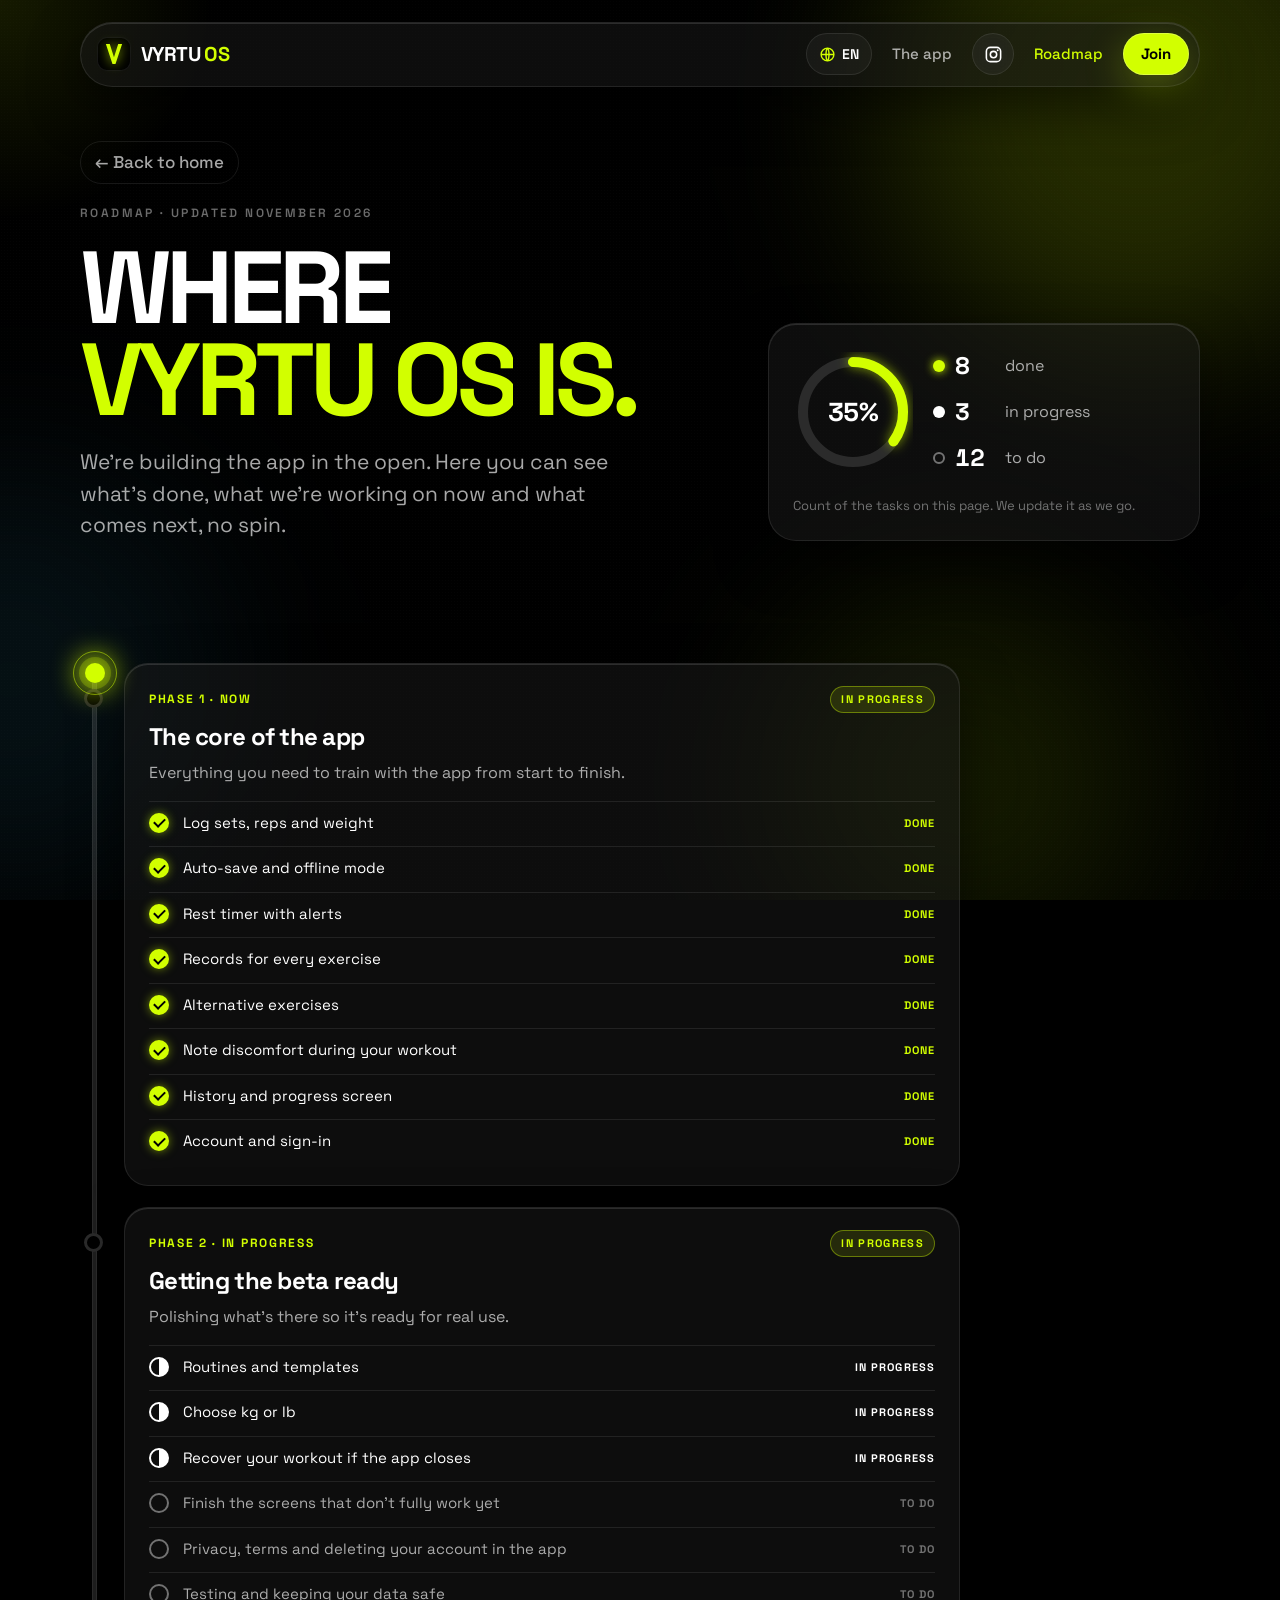
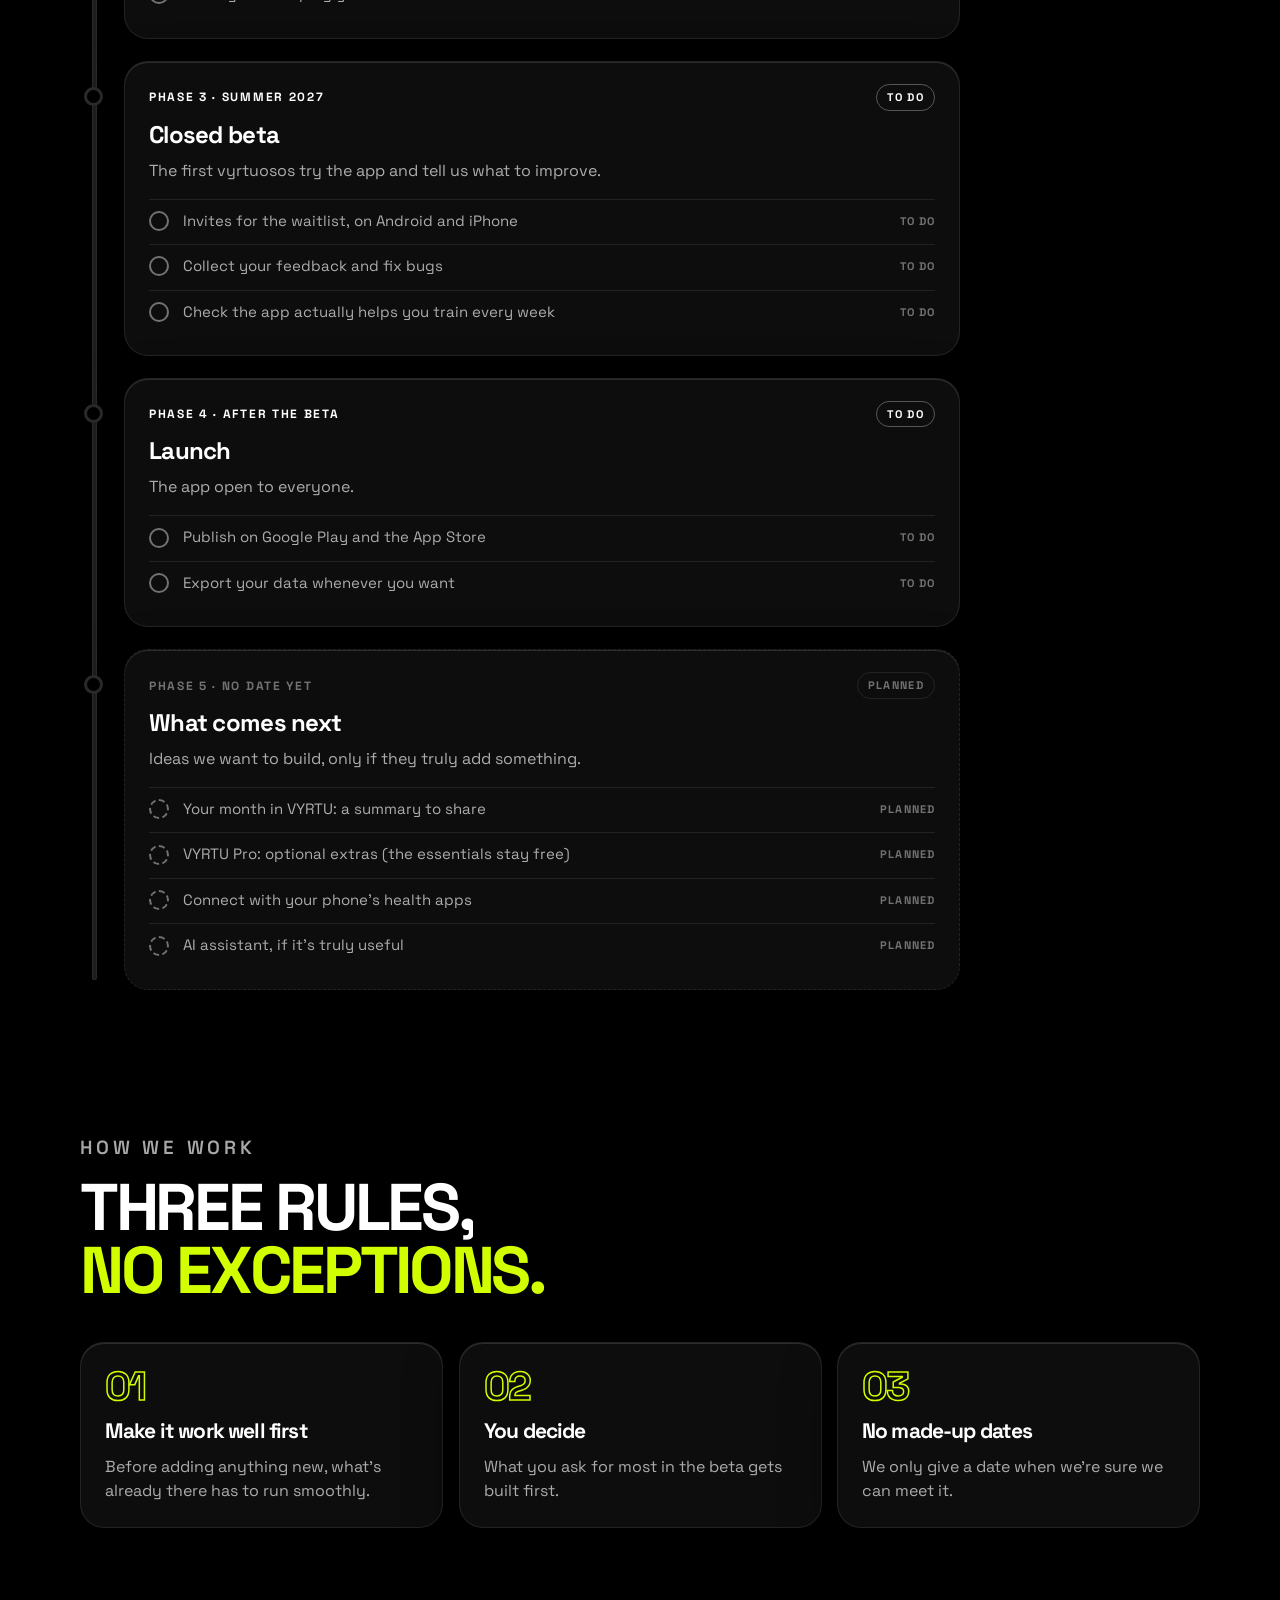
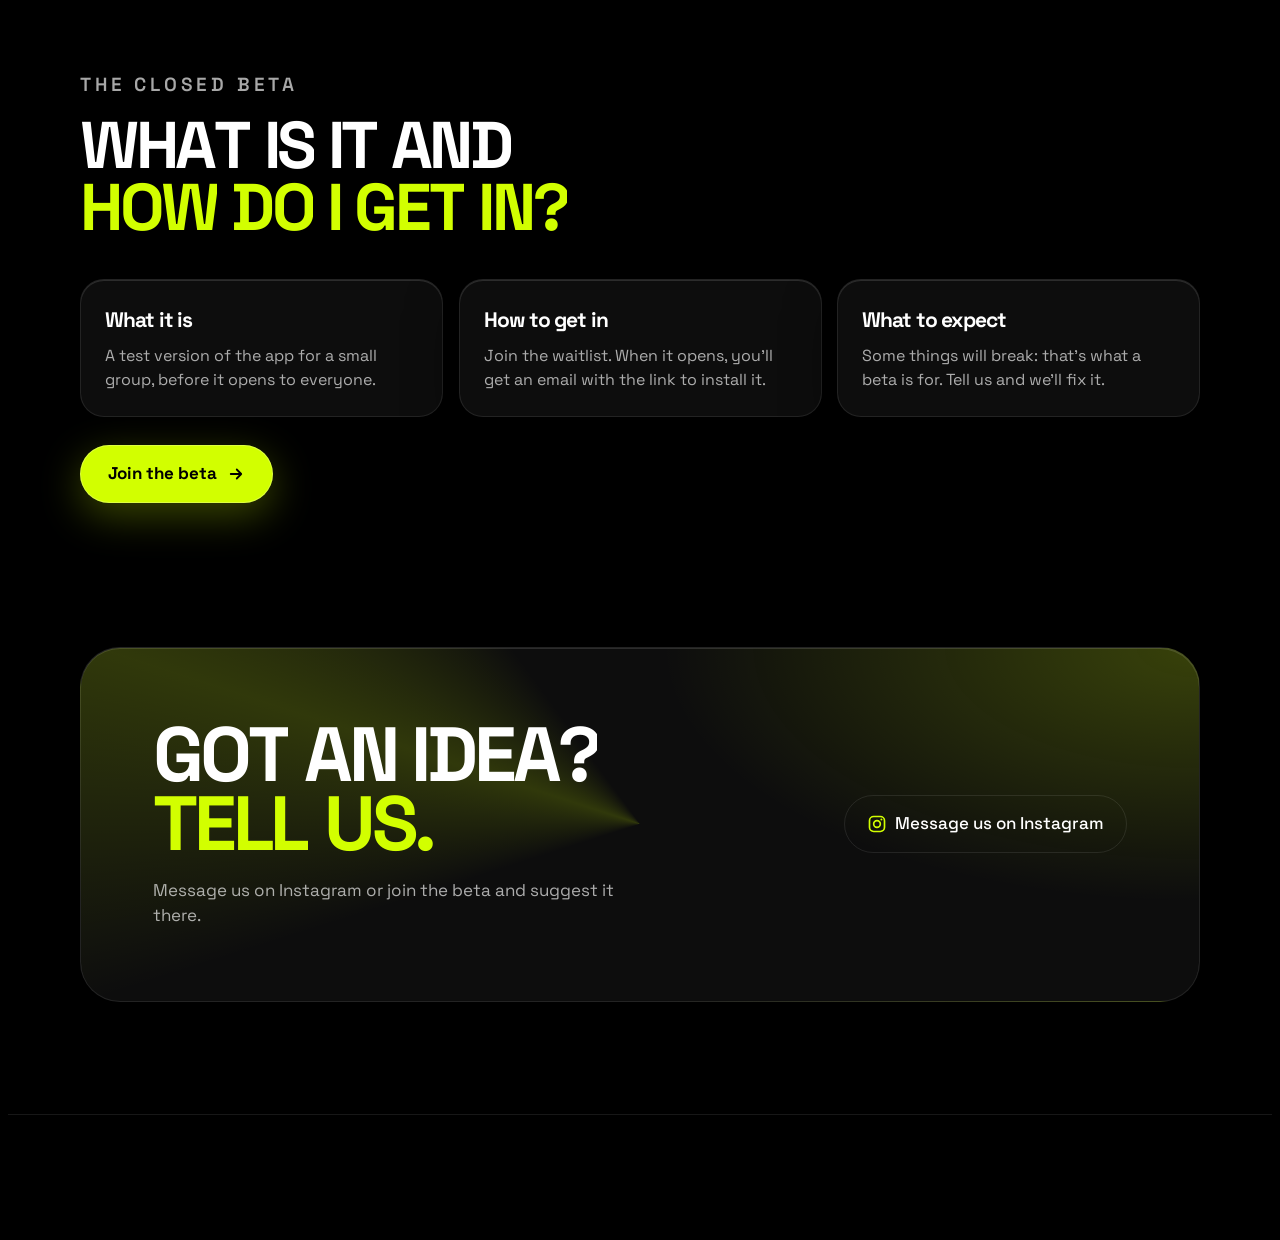
==== progreso.html @ 0d94b66d "Add files via upload" ====
<!doctype html>
<html lang="es">
<head>
<meta charset="utf-8">
<meta name="viewport" content="width=device-width,initial-scale=1,viewport-fit=cover">
<title>VYRTU OS · Hoja de ruta</title>
<meta name="description" content="Así va el desarrollo de VYRTU OS: qué está hecho, en qué estamos y qué viene.">
<meta name="theme-color" content="#000000">
<meta property="og:title" content="VYRTU OS · Hoja de ruta">
<meta property="og:description" content="Así va el desarrollo de VYRTU OS: qué está hecho, en qué estamos y qué viene.">
<meta property="og:type" content="website">
<link rel="icon" href="data:image/svg+xml,%3Csvg xmlns='http://www.w3.org/2000/svg' viewBox='0 0 64 64'%3E%3Crect width='64' height='64' rx='14' fill='%23000'/%3E%3Cpolygon fill='%23D2FF00' points='14,12 24,12 32,38 40,12 50,12 37,52 27,52'/%3E%3C/svg%3E">
<link rel="preconnect" href="https://fonts.googleapis.com">
<link rel="preconnect" href="https://fonts.gstatic.com" crossorigin>
<link rel="stylesheet" href="https://fonts.googleapis.com/css2?family=Space+Grotesk:wght@400;500;600;700&display=swap">
<script>try{if(sessionStorage.getItem('vyrtu-wipe')){document.documentElement.classList.add('arrive');sessionStorage.removeItem('vyrtu-wipe')}}catch(e){}</script>
<link rel="stylesheet" href="styles.css">
<link rel="prefetch" href="index.html">
<script src="i18n.js" defer></script>
<script src="progreso.js" defer></script>
</head>
<body class="pg">
<div class="orbs" aria-hidden="true"><div class="orb a"></div><div class="orb b"></div><div class="orb c"></div></div>
<div class="grain" aria-hidden="true"></div>
<div class="spot" id="spot" aria-hidden="true"></div>
<div class="progress" id="progress" aria-hidden="true"></div>

<svg width="0" height="0" style="position:absolute" aria-hidden="true">
  <defs>
    <symbol id="v" viewBox="330 287 365 450"><polygon fill="#D2FF00" points="330,287 417,287 512,585 607,287 695,287 546,737 478,737"/></symbol>
    <symbol id="ig" viewBox="0 0 24 24"><rect x="3" y="3" width="18" height="18" rx="5" fill="none" stroke="currentColor" stroke-width="2"/><circle cx="12" cy="12" r="4" fill="none" stroke="currentColor" stroke-width="2"/><circle cx="17.3" cy="6.7" r="1.2" fill="currentColor"/></symbol>
  </defs>
</svg>

<div class="page" id="top">
<header class="top">
  <div class="wrap">
    <div class="bar glass">
      <a class="brand" href="index.html" aria-label="VYRTU OS, inicio">
        <span class="vmark"><svg aria-hidden="true"><use href="#v"/></svg></span>
        <span>VYRTU <span class="lima">OS</span></span>
      </a>
      <nav class="nav-r" aria-label="Secciones">
        <div class="lang" id="lang">
          <button class="lang-btn" id="langBtn" aria-haspopup="true" aria-expanded="false" aria-label="Idioma / Language">
            <svg viewBox="0 0 24 24" aria-hidden="true"><circle cx="12" cy="12" r="9" fill="none" stroke="currentColor" stroke-width="2"/><path d="M3 12h18M12 3c2.8 3 2.8 15 0 18M12 3c-2.8 3-2.8 15 0 18" fill="none" stroke="currentColor" stroke-width="2"/></svg>
            <span id="langCur">ES</span>
          </button>
          <ul class="lang-menu glass" id="langMenu" hidden>
            <li><button data-lang="es">Español</button></li>
            <li><button data-lang="en">English</button></li>
            <li><button data-lang="pt">Português</button></li>
            <li><button data-lang="it">Italiano</button></li>
          </ul>
        </div>
        <a data-i18n="nav.app" class="navlink" href="index.html#app">La app</a>
        <a class="navico" data-ig href="https://www.instagram.com/vyrtu_os/" target="_blank" rel="noopener" aria-label="Instagram de VYRTU"><svg aria-hidden="true"><use href="#ig"/></svg></a>
        <a data-i18n="nav.road" class="navlink current" href="progreso.html" aria-current="page">Hoja de ruta</a>
        <a data-i18n="nav.join" class="btn sm" href="index.html#apuntarse">Apuntarme</a>
      </nav>
    </div>
  </div>
</header>

<main>
  <!-- CABECERA DE LA PÁGINA -->
  <section class="wrap pg-hero">
    <div class="pg-copy">
      <a class="back" href="index.html" data-i18n="pg.back" data-fx="fade">← Volver al inicio</a>
      <p class="eyebrow" data-i18n="pg.eye" data-fx="fade" style="--d:100ms">Hoja de ruta · Actualizada en noviembre de 2026</p>
      <h1><span data-fx="rise" data-i18n="pg.h1a" style="--d:150ms">Así va</span><br><span class="lima" data-fx="rise" data-i18n="pg.h1b" style="--d:400ms">VYRTU OS.</span></h1>
      <p class="lead" data-fx="fade" data-i18n="pg.lead" style="--d:700ms">Estamos construyendo la app a la vista de todos. Aquí ves qué está hecho, en qué estamos ahora y qué viene después, sin adornos.</p>
    </div>
    <div class="sum glass" data-fx="flip" style="--d:600ms">
      <div class="sum-ring" aria-hidden="true">
        <svg viewBox="0 0 120 120"><circle class="t" cx="60" cy="60" r="50"/><circle class="p" id="sumRing" cx="60" cy="60" r="50"/></svg>
        <span><b id="sumPct">0</b>%</span>
      </div>
      <div class="sum-list">
        <div class="sum-row done"><i></i><b data-sum="done">0</b><span data-i18n="sum.done">hechas</span></div>
        <div class="sum-row doing"><i></i><b data-sum="doing">0</b><span data-i18n="sum.doing">en marcha</span></div>
        <div class="sum-row todo"><i></i><b data-sum="todo">0</b><span data-i18n="sum.todo">pendientes</span></div>
      </div>
      <p class="sum-note" data-i18n="sum.note">Cuenta de las tareas de esta página. La actualizamos a medida que avanzamos.</p>
    </div>
  </section>

  <!-- FASES -->
  <section class="wrap">
    <ol class="road phases" id="road">
      <li class="road-line" aria-hidden="true"><b id="roadFill"></b></li>

      <li class="hito now">
        <span class="hdot" aria-hidden="true"></span>
        <div class="hcard glass" data-fx="flip" data-io>
          <div class="ph-top"><span class="hwhen" data-i18n="ph1.w">Fase 1 · Ahora</span><span class="pstate doing" data-i18n="st.doing">En marcha</span></div>
          <h3 data-i18n="ph1.h">La base de la app</h3>
          <p data-i18n="ph1.p">Lo que necesitas para entrenar con la app de principio a fin.</p>
          <ul class="checks">
            <li class="it done"><i aria-hidden="true"></i><span data-i18n="i1">Registrar series, repeticiones y peso</span><em data-i18n="st.done">Hecho</em></li>
            <li class="it done"><i aria-hidden="true"></i><span data-i18n="i2">Guardado automático y modo sin conexión</span><em data-i18n="st.done">Hecho</em></li>
            <li class="it done"><i aria-hidden="true"></i><span data-i18n="i3">Temporizador de descanso con aviso</span><em data-i18n="st.done">Hecho</em></li>
            <li class="it done"><i aria-hidden="true"></i><span data-i18n="i4">Récords de cada ejercicio</span><em data-i18n="st.done">Hecho</em></li>
            <li class="it done"><i aria-hidden="true"></i><span data-i18n="i5">Ejercicios alternativos</span><em data-i18n="st.done">Hecho</em></li>
            <li class="it done"><i aria-hidden="true"></i><span data-i18n="i6">Anotar molestias durante el entreno</span><em data-i18n="st.done">Hecho</em></li>
            <li class="it done"><i aria-hidden="true"></i><span data-i18n="i7">Historial y pantalla de progreso</span><em data-i18n="st.done">Hecho</em></li>
            <li class="it done"><i aria-hidden="true"></i><span data-i18n="i8">Cuenta e inicio de sesión</span><em data-i18n="st.done">Hecho</em></li>
          </ul>
        </div>
      </li>

      <li class="hito now">
        <span class="hdot" aria-hidden="true"></span>
        <div class="hcard glass" data-fx="flip" data-io>
          <div class="ph-top"><span class="hwhen" data-i18n="ph2.w">Fase 2 · En marcha</span><span class="pstate doing" data-i18n="st.doing">En marcha</span></div>
          <h3 data-i18n="ph2.h">Preparar la beta</h3>
          <p data-i18n="ph2.p">Pulir lo que hay y dejarlo listo para que lo uséis de verdad.</p>
          <ul class="checks">
            <li class="it doing"><i aria-hidden="true"></i><span data-i18n="i9">Rutinas y plantillas</span><em data-i18n="st.doing">En marcha</em></li>
            <li class="it doing"><i aria-hidden="true"></i><span data-i18n="i10">Elegir entre kg y lb</span><em data-i18n="st.doing">En marcha</em></li>
            <li class="it doing"><i aria-hidden="true"></i><span data-i18n="i11">Recuperar el entreno si se cierra la app</span><em data-i18n="st.doing">En marcha</em></li>
            <li class="it todo"><i aria-hidden="true"></i><span data-i18n="i12">Terminar las pantallas que aún no funcionan del todo</span><em data-i18n="st.todo">Pendiente</em></li>
            <li class="it todo"><i aria-hidden="true"></i><span data-i18n="i13">Privacidad, términos y borrar tu cuenta desde la app</span><em data-i18n="st.todo">Pendiente</em></li>
            <li class="it todo"><i aria-hidden="true"></i><span data-i18n="i14">Pruebas y seguridad de tus datos</span><em data-i18n="st.todo">Pendiente</em></li>
          </ul>
        </div>
      </li>

      <li class="hito next">
        <span class="hdot" aria-hidden="true"></span>
        <div class="hcard glass" data-fx="flip" data-io>
          <div class="ph-top"><span class="hwhen" data-i18n="ph3.w">Fase 3 · Verano 2027</span><span class="pstate todo" data-i18n="st.todo">Pendiente</span></div>
          <h3 data-i18n="ph3.h">Beta cerrada</h3>
          <p data-i18n="ph3.p">Los primeros vyrtuosos prueban la app y nos dicen qué mejorar.</p>
          <ul class="checks">
            <li class="it todo"><i aria-hidden="true"></i><span data-i18n="i15">Invitaciones a la lista de espera, en Android y iPhone</span><em data-i18n="st.todo">Pendiente</em></li>
            <li class="it todo"><i aria-hidden="true"></i><span data-i18n="i16">Recoger vuestro feedback y arreglar errores</span><em data-i18n="st.todo">Pendiente</em></li>
            <li class="it todo"><i aria-hidden="true"></i><span data-i18n="i17">Comprobar que la app os sirve para entrenar cada semana</span><em data-i18n="st.todo">Pendiente</em></li>
          </ul>
        </div>
      </li>

      <li class="hito next">
        <span class="hdot" aria-hidden="true"></span>
        <div class="hcard glass" data-fx="flip" data-io>
          <div class="ph-top"><span class="hwhen" data-i18n="ph4.w">Fase 4 · Después de la beta</span><span class="pstate todo" data-i18n="st.todo">Pendiente</span></div>
          <h3 data-i18n="ph4.h">Lanzamiento</h3>
          <p data-i18n="ph4.p">La app abierta para todo el mundo.</p>
          <ul class="checks">
            <li class="it todo"><i aria-hidden="true"></i><span data-i18n="i18">Publicar en Google Play y App Store</span><em data-i18n="st.todo">Pendiente</em></li>
            <li class="it todo"><i aria-hidden="true"></i><span data-i18n="i19">Exportar tus datos cuando quieras</span><em data-i18n="st.todo">Pendiente</em></li>
          </ul>
        </div>
      </li>

      <li class="hito plan">
        <span class="hdot" aria-hidden="true"></span>
        <div class="hcard glass" data-fx="flip" data-io>
          <div class="ph-top"><span class="hwhen" data-i18n="ph5.w">Fase 5 · Sin fecha</span><span class="pstate plan" data-i18n="st.plan">En el plan</span></div>
          <h3 data-i18n="ph5.h">Lo que viene después</h3>
          <p data-i18n="ph5.p">Ideas que queremos hacer, solo si aportan algo de verdad.</p>
          <ul class="checks">
            <li class="it plan"><i aria-hidden="true"></i><span data-i18n="i20">Tu mes en VYRTU: un resumen para compartir</span><em data-i18n="st.plan">En el plan</em></li>
            <li class="it plan"><i aria-hidden="true"></i><span data-i18n="i21">VYRTU Pro: extras opcionales (lo esencial sigue gratis)</span><em data-i18n="st.plan">En el plan</em></li>
            <li class="it plan"><i aria-hidden="true"></i><span data-i18n="i22">Conectar con apps de salud del móvil</span><em data-i18n="st.plan">En el plan</em></li>
            <li class="it plan"><i aria-hidden="true"></i><span data-i18n="i23">Asistente con IA, si de verdad es útil</span><em data-i18n="st.plan">En el plan</em></li>
          </ul>
        </div>
      </li>
    </ol>
  </section>

  <!-- CÓMO TRABAJAMOS -->
  <section>
    <div class="wrap">
      <div class="sec-head">
        <p class="eyebrow" data-i18n="how.eye">Cómo trabajamos</p>
        <h2 data-fx="rise" data-io data-i18n="how.h">Tres reglas, <span class="lima">sin excepciones.</span></h2>
      </div>
      <div class="rules">
        <article class="rule glass" data-fx="flip" data-io><b>01</b><h3 data-i18n="how1h">Primero que funcione bien</h3><p data-i18n="how1p">Antes de añadir nada nuevo, lo que ya existe tiene que ir fino.</p></article>
        <article class="rule glass" data-fx="flip" data-io style="--d:100ms"><b>02</b><h3 data-i18n="how2h">Decidís vosotros</h3><p data-i18n="how2p">Lo que más pidáis en la beta es lo que se hace primero.</p></article>
        <article class="rule glass" data-fx="flip" data-io style="--d:200ms"><b>03</b><h3 data-i18n="how3h">Sin fechas inventadas</h3><p data-i18n="how3p">Solo ponemos fecha cuando estamos seguros de cumplirla.</p></article>
      </div>
    </div>
  </section>

  <!-- LA BETA -->
  <section>
    <div class="wrap">
      <div class="sec-head">
        <p class="eyebrow" data-i18n="beta.eye">La beta cerrada</p>
        <h2 data-fx="rise" data-io data-i18n="beta.h">¿Qué es y <span class="lima">cómo entro?</span></h2>
      </div>
      <div class="rules">
        <article class="rule glass" data-fx="flip" data-io><h3 data-i18n="beta1h">Qué es</h3><p data-i18n="beta1p">Una versión de prueba de la app para un grupo pequeño, antes de abrirla a todo el mundo.</p></article>
        <article class="rule glass" data-fx="flip" data-io style="--d:100ms"><h3 data-i18n="beta2h">Cómo entrar</h3><p data-i18n="beta2p">Apúntate a la lista de espera. Cuando abra, te llega un email con el enlace para instalarla.</p></article>
        <article class="rule glass" data-fx="flip" data-io style="--d:200ms"><h3 data-i18n="beta3h">Qué esperar</h3><p data-i18n="beta3p">Alguna cosa fallará: para eso es la beta. Cuéntanoslo y lo arreglamos.</p></article>
      </div>
      <p class="pg-cta" data-fx="fade" data-io><a class="btn" href="index.html#apuntarse"><span data-i18n="cta">Apuntarme a la beta</span>
        <svg width="18" height="18" viewBox="0 0 24 24" fill="none" stroke="currentColor" stroke-width="2.4" stroke-linecap="round" stroke-linejoin="round" aria-hidden="true"><path d="M5 12h14M13 6l6 6-6 6"/></svg></a></p>
    </div>
  </section>

  <!-- IDEAS -->
  <section>
    <div class="wrap">
      <div class="join glass idea">
        <div class="join-copy">
          <h2 data-fx="rise" data-io data-i18n="idea.h">¿Tienes una idea? <span class="lima">Cuéntanosla.</span></h2>
          <p data-i18n="idea.p">Escríbenos por Instagram o apúntate a la beta y proponla allí.</p>
        </div>
        <a class="btn-ghost ig-btn" data-ig href="https://www.instagram.com/vyrtu_os/" target="_blank" rel="noopener"><svg width="20" height="20" aria-hidden="true"><use href="#ig"/></svg><span data-i18n="idea.ig">Escribir por Instagram</span></a>
      </div>
    </div>
  </section>
</main>

<footer>
  <div class="wrap foot">
    <span data-i18n="foot">© 2026 VYRTU · Hecho por y para vyrtuosos</span>
    <a href="#top" style="text-decoration:none" data-i18n="top">Volver arriba ↑</a>
  </div>
</footer>
</div>
</body>
</html>
---- styles.css ----
/* Layout: página oscura de una columna; hero con móvil 3D que gira con el scroll, franja de texto en movimiento,
   ventajas con tarjetas que se inclinan, historia fija donde el móvil da la vuelta y cambia de pantalla, apuntarse y FAQ */
:root{
  --fondo:#000000; --superficie:#111111; --superficie-alta:#1B1B1B; --superficie-max:#2B2B2B;
  --texto:#FFFFFF; --texto-2:rgba(255,255,255,.66); --texto-3:rgba(255,255,255,.42);
  --acento:#D2FF00; --acento-oscuro:#86A500; --sobre-acento:#000000;
  --peligro:#FF5252; --exito:#A8F542; --aviso:#FFAB40; --destacado:#FFD740; --info:#40C4FF;
  --vidrio:rgba(27,27,27,.5); --vidrio-alto:rgba(43,43,43,.55); --borde:rgba(255,255,255,.09); --brillo:rgba(255,255,255,.13);
  --acento-suave:rgba(210,255,0,.12); --acento-borde:rgba(210,255,0,.38);
  --f:"Space Grotesk",ui-sans-serif,system-ui,-apple-system,"Segoe UI",sans-serif;
  --ease:cubic-bezier(.16,1,.3,1);
  color-scheme:dark;
}
*{box-sizing:border-box}
body{background:var(--fondo);color:var(--texto);font-family:var(--f);font-size:17px;line-height:1.5;-webkit-font-smoothing:antialiased}
.page{overflow-x:clip}
a{color:inherit}
:focus-visible{outline:2px solid var(--acento);outline-offset:3px;border-radius:8px}
.wrap{max-width:1160px;margin:0 auto;padding-left:max(20px,env(safe-area-inset-left,0px));padding-right:max(20px,env(safe-area-inset-right,0px))}
.eyebrow{font-size:12px;font-weight:600;letter-spacing:.2em;text-transform:uppercase;color:var(--texto-3);margin:0}
.lima{color:var(--acento)}
h1,h2,h3{margin:0;font-weight:700;letter-spacing:-.04em;text-wrap:balance}
.num{font-variant-numeric:tabular-nums}
.glass{background:var(--vidrio);backdrop-filter:blur(24px) saturate(160%);-webkit-backdrop-filter:blur(24px) saturate(160%);border:1px solid var(--borde);box-shadow:inset 0 1px 0 var(--brillo),0 20px 50px rgba(0,0,0,.5)}

/* Fondo, foco del cursor y barra de progreso */
.orbs{position:fixed;inset:0;z-index:-2;pointer-events:none;overflow:hidden}
.orb{position:absolute;border-radius:50%;filter:blur(90px);will-change:transform}
.orb.a{width:520px;height:520px;background:rgba(210,255,0,.17);top:-160px;right:-120px}
.orb.b{width:420px;height:420px;background:rgba(64,196,255,.08);top:40%;left:-200px}
.orb.c{width:380px;height:380px;background:rgba(134,165,0,.16);bottom:-160px;right:10%}
.grain{position:fixed;inset:0;z-index:-1;pointer-events:none;opacity:.5;
  background-image:radial-gradient(rgba(255,255,255,.035) 1px,transparent 1px);background-size:3px 3px}
.spot{position:fixed;left:0;top:0;width:520px;height:520px;margin:-260px 0 0 -260px;border-radius:50%;pointer-events:none;z-index:-1;
  background:radial-gradient(circle,rgba(210,255,0,.10),transparent 60%);opacity:0;transition:opacity .4s}
@media (pointer:fine){.spot{opacity:1}}
.progress{position:fixed;left:0;right:0;top:env(safe-area-inset-top,0px);height:2px;z-index:40;background:var(--acento);transform-origin:0 50%;transform:scaleX(0);box-shadow:0 0 12px var(--acento)}

/* Botones */
.btn{display:inline-flex;align-items:center;justify-content:center;gap:10px;height:58px;padding:0 28px;border-radius:999px;background:var(--acento);color:var(--sobre-acento);font-weight:700;font-size:17px;text-decoration:none;position:relative;overflow:hidden;
  box-shadow:inset 0 0 0 1px rgba(255,255,255,.25),0 12px 40px rgba(210,255,0,.28);transition:transform .25s var(--ease),box-shadow .25s}
.btn::after{content:"";position:absolute;inset:0;background:linear-gradient(105deg,transparent 35%,rgba(255,255,255,.65) 50%,transparent 65%);transform:translateX(-120%);animation:btnshine 3.6s ease-in-out infinite}
@keyframes btnshine{0%,60%{transform:translateX(-120%)}100%{transform:translateX(120%)}}
.btn:hover{transform:translateY(-2px);box-shadow:inset 0 0 0 1px rgba(255,255,255,.3),0 18px 54px rgba(210,255,0,.42)}
.btn.sm{height:42px;padding:0 18px;font-size:15px}
.btn-ghost{display:inline-flex;align-items:center;gap:8px;height:58px;padding:0 22px;border-radius:999px;border:1px solid var(--borde);color:var(--texto);text-decoration:none;font-weight:500;transition:border-color .25s}
.btn-ghost:hover{border-color:var(--acento-borde)}

/* Cabecera */
header.top{position:sticky;top:env(safe-area-inset-top,0px);z-index:30;padding-block:14px}
body::before{content:"";position:fixed;inset:0 0 auto;height:env(safe-area-inset-top,0px);z-index:50;background:var(--fondo)}
.bar{display:flex;align-items:center;justify-content:space-between;gap:16px;padding:10px 10px 10px 16px;border-radius:999px}
.brand{display:flex;align-items:center;gap:10px;text-decoration:none;font-weight:700;font-size:20px;letter-spacing:-.03em}
.vmark{width:34px;height:34px;border-radius:10px;background:var(--fondo);display:grid;place-items:center;border:1px solid var(--borde)}
.vmark svg{width:20px;height:20px;filter:drop-shadow(0 0 6px rgba(210,255,0,.7))}

/* ---------- Animaciones de texto (estilo After Effects) ---------- */
[data-fx="rise"] .w{display:inline-block;overflow:hidden;vertical-align:top;padding-bottom:.1em;margin-bottom:-.1em;perspective:600px}
[data-fx="rise"] .ch{display:inline-block;transform-origin:50% 100%;backface-visibility:hidden}
[data-fx="rise"].play .ch{animation:rise3d 1.1s var(--ease) both;animation-delay:calc(var(--d,0ms) + var(--i) * 34ms)}
@keyframes rise3d{from{transform:translateY(70%) rotateX(-95deg) scale(.9);filter:blur(8px);opacity:0}55%{filter:blur(0);opacity:1}to{transform:none;filter:none;opacity:1}}
[data-fx="fade"].play{animation:fadeUp 1.1s var(--ease) both;animation-delay:var(--d,0ms)}
@keyframes fadeUp{from{opacity:0;transform:translateY(28px);filter:blur(12px)}to{opacity:1;transform:none;filter:none}}
[data-fx="flip"]{transform-origin:50% 0}
[data-fx="flip"].play{animation:flipIn 1.1s var(--ease) both;animation-delay:var(--d,0ms)}
@keyframes flipIn{from{opacity:0;transform:perspective(900px) rotateX(-70deg) translateY(40px);filter:blur(8px)}to{opacity:1;transform:perspective(900px);filter:none}}
/* Barra lima que barre el título, como un "wipe" de After Effects */
.sweep{position:relative;display:inline-block}
.sweep::after{content:"";position:absolute;inset:-.04em -.08em;background:var(--acento);clip-path:inset(0 100% 0 0);pointer-events:none}
.sweep.play::after{animation:sweep 1.1s cubic-bezier(.7,0,.2,1) both;animation-delay:var(--d,0ms)}
@keyframes sweep{0%{clip-path:inset(0 100% 0 0)}45%{clip-path:inset(0 0 0 0)}55%{clip-path:inset(0 0 0 0)}100%{clip-path:inset(0 0 0 100%)}}
.shine{background:linear-gradient(105deg,var(--acento) 40%,#ffffff 50%,var(--acento) 60%);background-size:260% 100%;-webkit-background-clip:text;background-clip:text;color:transparent;animation:shine 3.2s linear infinite}
@keyframes shine{from{background-position:130% 0}to{background-position:-130% 0}}

/* ---------- Hero ---------- */
.hero{display:grid;grid-template-columns:1.05fr .95fr;gap:30px;align-items:center;padding-block:48px 90px;min-height:min(820px,calc(100svh - 80px))}
.hero-copy{display:flex;flex-direction:column;gap:24px;min-width:0;will-change:transform}
.pill{align-self:flex-start;display:inline-flex;align-items:center;gap:8px;padding:7px 14px;border-radius:999px;font-size:13px;font-weight:600;letter-spacing:.06em}
.pill .dot{width:7px;height:7px;border-radius:50%;background:var(--acento);box-shadow:0 0 12px var(--acento);animation:blink 1.6s ease-in-out infinite}
@keyframes blink{50%{opacity:.35}}
.hero h1{font-size:clamp(56px,8.6vw,112px);line-height:.88;letter-spacing:-.055em;text-transform:uppercase}
.hero .lead{font-size:clamp(18px,2vw,21px);color:var(--texto-2);max-width:34ch;margin:0}
.ctas{display:flex;flex-wrap:wrap;gap:12px;align-items:center}
.small{font-size:14px;color:var(--texto-3);margin:0}

/* Escena 3D */
.stage3d{position:relative;display:grid;place-items:center;perspective:1300px;min-width:0;padding-block:20px}
.rig{position:relative;transform-style:preserve-3d;will-change:transform}
.floor{position:absolute;left:50%;bottom:-40px;width:70%;height:40px;margin-left:-35%;border-radius:50%;background:radial-gradient(closest-side,rgba(210,255,0,.28),transparent);filter:blur(10px);transform:rotateX(80deg) translateZ(-60px)}

/* Móvil 3D con grosor: cara frontal, cantos apilados y trasera */
.dev{position:relative;width:min(300px,70vw);aspect-ratio:320/660;transform-style:preserve-3d}
.dev .face,.dev .edge{position:absolute;inset:0;border-radius:46px}
.dev .edge{background:linear-gradient(160deg,#4a4a4a,#1b1b1b 45%,#3a3a3a)}
.dev .front{transform:translateZ(7px);padding:9px;background:linear-gradient(160deg,#2b2b2b,#0a0a0a 40%,#161616);box-shadow:0 0 0 1px rgba(255,255,255,.12);backface-visibility:hidden}
.dev .back{transform:rotateY(180deg) translateZ(7px);backface-visibility:hidden;overflow:hidden;
  background:radial-gradient(120% 80% at 30% 10%,#2a2a2a,#070707 60%);box-shadow:inset 0 0 0 1px rgba(255,255,255,.1)}
.cam{position:absolute;top:22px;left:22px;width:44%;aspect-ratio:1;border-radius:28%;background:linear-gradient(145deg,#1d1d1d,#0b0b0b);box-shadow:inset 0 0 0 1px rgba(255,255,255,.1),0 6px 18px rgba(0,0,0,.7);display:grid;grid-template-columns:1fr 1fr;gap:8%;padding:10%}
.cam i{border-radius:50%;background:radial-gradient(circle at 35% 35%,#3b4a66,#05060a 60%);box-shadow:0 0 0 3px #151515,0 0 0 4px rgba(255,255,255,.08)}
.back-logo{position:absolute;left:50%;top:56%;width:30%;transform:translate(-50%,-50%);filter:drop-shadow(0 0 18px rgba(210,255,0,.75))}
.back-name{position:absolute;left:0;right:0;bottom:9%;text-align:center;font-weight:700;letter-spacing:.3em;font-size:12px;color:var(--texto-3)}
.glare{position:absolute;inset:0;border-radius:38px;pointer-events:none;z-index:20;
  background:linear-gradient(115deg,transparent 30%,rgba(255,255,255,.10) 45%,transparent 60%);background-size:250% 100%;background-position:var(--gx,50%) 0;mix-blend-mode:screen}

/* Etiquetas flotantes en 3D alrededor del móvil */
.chip3d{position:absolute;display:flex;align-items:center;gap:10px;padding:12px 16px;border-radius:18px;font-size:14px;font-weight:600;white-space:nowrap;transform-style:preserve-3d;pointer-events:none}
.chip3d small{display:block;font-size:11px;color:var(--texto-3);font-weight:500;letter-spacing:.06em}
.chip3d .ico{width:34px;height:34px;border-radius:11px;display:grid;place-items:center;background:var(--acento-suave);color:var(--acento)}
.chip3d.c1{top:14%;left:-30%;transform:translateZ(110px)}
.chip3d.c2{top:48%;right:-34%;transform:translateZ(150px)}
.chip3d.c3{bottom:12%;left:-24%;transform:translateZ(80px)}
.chip3d .ico svg{width:18px;height:18px}

/* ---------- Pantallas de la app (unidades cqw: 100cqw = ancho de pantalla) ---------- */
.scr{position:relative;height:100%;border-radius:38px;overflow:hidden;background:var(--fondo);container-type:inline-size;isolation:isolate;
  display:flex;flex-direction:column;gap:3.6cqw;padding:13cqw 5cqw 24cqw;font-size:4.2cqw;line-height:1.35}
.scr::before{content:"";position:absolute;width:80cqw;height:80cqw;border-radius:50%;background:rgba(210,255,0,.16);filter:blur(16cqw);top:-20cqw;right:-30cqw;z-index:-1}
.screens{position:relative;height:100%}
.screens .scr{position:absolute;inset:0;transition:opacity .25s}
.screens .scr:not(.on){opacity:0}
.sb{position:absolute;top:0;left:0;right:0;height:10cqw;display:flex;align-items:center;justify-content:space-between;padding:0 7cqw;font-size:3.6cqw;font-weight:600}
.sb i{display:block;width:6.5cqw;height:3cqw;border-radius:1cqw;border:1px solid rgba(255,255,255,.5);position:relative}
.sb i::after{content:"";position:absolute;inset:1px 30% 1px 1px;background:#fff;border-radius:.5cqw}
.island{position:absolute;top:2.6cqw;left:50%;width:26cqw;height:7.4cqw;margin-left:-13cqw;background:#000;border-radius:5cqw;z-index:5}
.a-head{display:flex;justify-content:space-between;align-items:center}
.a-logo{font-weight:700;font-size:7.6cqw;letter-spacing:-.03em}
.a-icons{display:flex;gap:2.4cqw}
.a-ic{width:11cqw;height:11cqw;border-radius:50%;display:grid;place-items:center;border:1px solid var(--borde);background:var(--superficie-alta)}
.a-ic.av{background:var(--acento);color:#000;font-weight:700;border:0;box-shadow:0 0 6cqw rgba(210,255,0,.45)}
.a-ic svg{width:5cqw;height:5cqw}
.a-eye{font-size:2.9cqw;letter-spacing:.18em;font-weight:600;color:var(--texto-3);text-transform:uppercase;display:flex;align-items:center;gap:1.6cqw}
.a-eye::before{content:"";width:1.6cqw;height:1.6cqw;border-radius:50%;background:var(--acento)}
.a-h{font-size:10.6cqw;line-height:.92;letter-spacing:-.05em;font-weight:700;text-transform:uppercase}
.a-card{border-radius:7cqw;padding:5cqw;display:flex;flex-direction:column;gap:2.4cqw}
.a-chip{align-self:flex-start;padding:1.2cqw 3.2cqw;border-radius:99px;border:1px solid var(--acento-borde);background:var(--acento-suave);color:var(--acento);font-size:2.7cqw;font-weight:700;letter-spacing:.14em}
.a-t{font-size:6.6cqw;font-weight:700;letter-spacing:-.03em;line-height:1.1}
.a-sub{color:var(--texto-2);font-size:3.8cqw}
.a-meta{display:flex;gap:4cqw;color:var(--texto-2);font-size:3.5cqw}
.a-meta b{color:var(--acento);font-weight:500}
.a-btn{height:12cqw;border-radius:99px;background:var(--acento);color:#000;font-weight:700;display:flex;align-items:center;justify-content:center;gap:2cqw;font-size:4cqw;margin-top:1.4cqw;box-shadow:0 0 8cqw rgba(210,255,0,.3)}
.a-week{display:grid;grid-template-columns:auto 1fr;gap:4cqw;align-items:center}
.ring{width:20cqw;height:20cqw;position:relative}
.ring svg{width:100%;height:100%;transform:rotate(-90deg)}
.ring circle{fill:none;stroke-width:9}
.ring .t{stroke:var(--superficie-max)}
.ring .p{stroke:var(--acento);stroke-linecap:round;filter:drop-shadow(0 0 4px rgba(210,255,0,.6));transition:stroke-dashoffset 1.6s var(--ease)}
.ring span{position:absolute;inset:0;display:grid;place-items:center;font-weight:700;font-size:4.2cqw}
.days{grid-column:1/-1;display:grid;grid-template-columns:repeat(7,1fr);gap:1.4cqw;text-align:center;font-size:3cqw;color:var(--texto-3);font-weight:600}
.days span{display:flex;flex-direction:column;align-items:center;gap:1.4cqw}
.days i{width:8.4cqw;height:8.4cqw;border-radius:50%;border:1px solid var(--superficie-max);display:grid;place-items:center}
.days .on{color:var(--acento)}
.days .on i{background:var(--acento);border-color:var(--acento);box-shadow:0 0 4cqw rgba(210,255,0,.4)}
.days i svg{width:4cqw;height:4cqw}
.a-nav{position:absolute;left:4cqw;right:4cqw;bottom:4cqw;border-radius:7cqw;display:grid;grid-template-columns:repeat(4,1fr);padding:2.6cqw 1cqw;font-size:2.9cqw;color:var(--texto-3);text-align:center}
.a-nav span{display:flex;flex-direction:column;align-items:center;gap:1cqw}
.a-nav svg{width:5.6cqw;height:5.6cqw}
.a-nav .on{color:var(--acento)}
.a-nav .on::after{content:"";width:6cqw;height:.8cqw;border-radius:1cqw;background:var(--acento)}
.live{display:inline-flex;align-items:center;gap:1.6cqw;padding:1.4cqw 3cqw;border-radius:99px;border:1px solid var(--acento-borde);color:var(--acento);font-size:2.9cqw;font-weight:700;letter-spacing:.12em}
.live::before{content:"";width:1.6cqw;height:1.6cqw;border-radius:50%;background:var(--acento);animation:blink 1.4s infinite}
.w-stats{display:grid;grid-template-columns:auto 1fr;gap:5cqw;align-items:center}
.w-ring{width:28cqw;height:28cqw}
.w-ring span{font-size:5.8cqw;flex-direction:column}
.w-ring small{display:block;font-size:2.4cqw;letter-spacing:.14em;color:var(--texto-3);font-weight:600;text-align:center}
.kv{display:flex;flex-direction:column;gap:3cqw}
.kv b{display:block;font-size:6cqw;line-height:1}
.kv small{font-size:2.5cqw;letter-spacing:.14em;color:var(--texto-3);font-weight:600}
.ex{display:flex;align-items:center;gap:3cqw}
.ex-ic{width:12cqw;height:12cqw;border-radius:50%;display:grid;place-items:center;background:var(--acento-suave);border:1.5px solid var(--acento);flex:none}
.ex-ic svg{width:6cqw;height:6cqw;color:var(--acento)}
.ex-n{font-weight:700;font-size:4.6cqw;text-transform:uppercase;letter-spacing:-.01em}
.sets{display:flex;flex-direction:column;gap:1.8cqw}
.srow{display:grid;grid-template-columns:8cqw 1fr 1fr 10cqw;gap:2cqw;align-items:center;padding:1.6cqw 2cqw;border-radius:3.6cqw;font-size:3.8cqw;text-align:center}
.srow.h{font-size:2.6cqw;letter-spacing:.14em;color:var(--acento);font-weight:700;padding-block:0}
.srow.d{background:rgba(210,255,0,.08);box-shadow:inset 0 0 0 1px rgba(210,255,0,.25)}
.srow .c{width:8.4cqw;height:8.4cqw;border-radius:2.4cqw;border:1.5px solid var(--superficie-max);display:grid;place-items:center;justify-self:center}
.srow.d .c{background:var(--acento);border-color:var(--acento);color:#000}
.srow.act .c{border-color:var(--acento);animation:pulse 1.8s infinite}
@keyframes pulse{0%{box-shadow:0 0 0 0 rgba(210,255,0,.45)}50%{box-shadow:0 0 0 1.6cqw rgba(210,255,0,0)}}
.srow .c svg{width:4.4cqw;height:4.4cqw}
.srow .v{background:var(--superficie-alta);border-radius:2.4cqw;padding:1.4cqw 0}
.tabs{display:flex;gap:2cqw}
.tabs span{padding:2cqw 4cqw;border-radius:99px;border:1px solid var(--borde);font-size:3.4cqw;background:var(--superficie-alta)}
.tabs .on{background:var(--acento);color:#000;font-weight:600;border-color:var(--acento)}
.grid2{display:grid;grid-template-columns:1fr 1fr;gap:2.4cqw}
.mini{border-radius:5cqw;padding:3.6cqw;display:flex;flex-direction:column;gap:1cqw}
.mini small{font-size:2.9cqw;color:var(--texto-2)}
.mini b{font-size:5.4cqw;line-height:1.1}
.mini em{font-style:normal;font-size:2.9cqw;color:var(--exito)}
.areas{display:flex;flex-direction:column;gap:2.6cqw}
.area{display:grid;grid-template-columns:20cqw 1fr 10cqw;gap:2cqw;align-items:center;font-size:3.4cqw}
.area span:last-child{text-align:right;color:var(--texto-2)}
.bar-t{height:1.8cqw;border-radius:1cqw;background:var(--superficie-max);overflow:hidden}
.bar-t i{display:block;height:100%;background:var(--acento);border-radius:1cqw}

/* ---------- Franja de texto en movimiento ---------- */
.marq{padding-block:30px;transform:skewY(-4deg);margin-block:20px;pointer-events:none}
.mrow{display:flex;white-space:nowrap;will-change:transform;font-size:clamp(54px,9vw,128px);font-weight:700;letter-spacing:-.05em;line-height:1;text-transform:uppercase}
.mrow span{padding-right:.35em}
.mrow .out{color:transparent;-webkit-text-stroke:1.5px rgba(255,255,255,.35)}
.mrow .fill{color:var(--acento);text-shadow:0 0 40px rgba(210,255,0,.35)}
.mrow.b{margin-top:10px;font-size:clamp(28px,4.4vw,60px);opacity:.7}
.mrow.b .out{-webkit-text-stroke:1px rgba(255,255,255,.3)}

/* ---------- Secciones ---------- */
section{padding-block:72px}
.sec-head{display:flex;flex-direction:column;gap:14px;max-width:760px;margin-bottom:40px}
.sec-head h2{font-size:clamp(38px,5.4vw,66px);line-height:.95;text-transform:uppercase;letter-spacing:-.05em}
.sec-head p{margin:0;color:var(--texto-2);font-size:19px;max-width:52ch}
.feats{display:grid;grid-template-columns:repeat(3,1fr);gap:16px;perspective:1200px}
.feat{position:relative;border-radius:28px;padding:26px;display:flex;flex-direction:column;gap:12px;transform-style:preserve-3d;
  transition:border-color .3s,box-shadow .3s;--rx:0deg;--ry:0deg}
.feat-in{display:flex;flex-direction:column;gap:12px;transform-style:preserve-3d;transform:perspective(700px);transition:transform .5s var(--ease)}
.feat:hover{border-color:var(--acento-borde);box-shadow:inset 0 1px 0 var(--brillo),0 30px 70px rgba(0,0,0,.6),0 0 40px rgba(210,255,0,.08)}
.feat::after{content:"";position:absolute;inset:0;border-radius:inherit;pointer-events:none;opacity:0;transition:opacity .3s;
  background:radial-gradient(260px circle at var(--gx,50%) var(--gy,50%),rgba(210,255,0,.14),transparent 60%)}
.feat:hover::after{opacity:1}
.feat .ic{width:46px;height:46px;border-radius:14px;display:grid;place-items:center;background:var(--acento-suave);color:var(--acento);transform:translateZ(40px)}
.feat .ic svg{width:24px;height:24px}
.feat h3{font-size:22px;letter-spacing:-.03em;transform:translateZ(30px)}
.feat p{margin:0;color:var(--texto-2);font-size:16px;transform:translateZ(16px)}

/* ---------- Historia fija: el móvil gira y cambia de pantalla ---------- */
.story3d{height:420vh;position:relative;padding:0}
.pin{position:sticky;top:0;height:100svh;display:grid;grid-template-columns:1fr 1fr;align-items:center;gap:30px;overflow:hidden}
.pin .stage3d{height:100%}
.pin .dev{width:min(290px,62vw,calc(70svh * .485))}
.steps-txt{position:relative;min-height:340px;min-width:0}
.step{position:absolute;inset:0;display:flex;flex-direction:column;justify-content:center;gap:16px;opacity:0;transform:translateY(30px);transition:opacity .6s var(--ease),transform .6s var(--ease);pointer-events:none}
.step.on{opacity:1;transform:none}
.step .k{font-size:14px;font-weight:600;letter-spacing:.2em;color:var(--acento)}
.step h3{font-size:clamp(56px,8vw,110px);line-height:.88;letter-spacing:-.06em;text-transform:uppercase}
.step p{margin:0;color:var(--texto-2);font-size:19px;max-width:30ch}
.bignum{position:absolute;right:-2%;top:50%;transform:translateY(-50%);font-size:clamp(200px,36vw,480px);font-weight:700;line-height:1;letter-spacing:-.08em;color:transparent;-webkit-text-stroke:1px rgba(210,255,0,.14);pointer-events:none;z-index:-1;transition:opacity .4s}
.dots{display:flex;gap:8px;margin-top:10px}
.dots i{width:28px;height:4px;border-radius:2px;background:var(--superficie-max);overflow:hidden;position:relative}
.dots i b{position:absolute;inset:0;background:var(--acento);transform-origin:0 50%;transform:scaleX(0)}

/* ---------- Compromisos, historia, apuntarse, FAQ ---------- */
.promises{display:grid;grid-template-columns:repeat(3,1fr);border-radius:28px;overflow:hidden}
.promise{padding:30px;display:flex;flex-direction:column;gap:8px;border-left:1px solid var(--borde)}
.promise:first-child{border-left:0}
.promise b{font-size:52px;line-height:1;letter-spacing:-.05em;color:var(--acento)}
.promise h3{font-size:20px}
.promise p{margin:0;color:var(--texto-2);font-size:15px}
.story{display:grid;grid-template-columns:auto 1fr;gap:28px;align-items:center;border-radius:32px;padding:34px}
.story .vbig{width:110px;height:110px;border-radius:30px;background:var(--fondo);display:grid;place-items:center;border:1px solid var(--borde);animation:spinY 6s var(--ease) infinite;transform-style:preserve-3d}
@keyframes spinY{0%,40%{transform:perspective(500px) rotateY(0)}60%,100%{transform:perspective(500px) rotateY(360deg)}}
.story .vbig svg{filter:drop-shadow(0 0 14px rgba(210,255,0,.7))}
.story p{margin:0;color:var(--texto-2);max-width:62ch}
.story h3{font-size:26px;margin-bottom:8px}
.join{position:relative;border-radius:40px;padding:clamp(28px,6vw,72px);overflow:hidden;display:grid;grid-template-columns:1.1fr .9fr;gap:40px;align-items:center;
  background:radial-gradient(80% 120% at 100% 0%,rgba(210,255,0,.22),transparent 60%),var(--vidrio)}
.join::before{content:"";position:absolute;inset:-50%;background:conic-gradient(from 0deg,transparent 0 70%,rgba(210,255,0,.18) 80%,transparent 90%);animation:spin 9s linear infinite;z-index:-1}
@keyframes spin{to{transform:rotate(360deg)}}
.join h2{font-size:clamp(40px,6vw,78px);line-height:.9;text-transform:uppercase;letter-spacing:-.055em}
.join-copy{display:flex;flex-direction:column;gap:20px;min-width:0}
.join-copy p{margin:0;color:var(--texto-2);max-width:44ch}
.steps{list-style:none;margin:0;padding:0;display:flex;flex-direction:column;gap:14px;counter-reset:s}
.steps li{display:grid;grid-template-columns:40px 1fr;gap:14px;align-items:start;padding:16px;border-radius:20px;background:rgba(0,0,0,.35);border:1px solid var(--borde);counter-increment:s}
.steps li::before{content:counter(s);width:40px;height:40px;border-radius:12px;display:grid;place-items:center;background:var(--acento);color:#000;font-weight:700}
.steps b{display:block}
.steps span{color:var(--texto-2);font-size:15px}
.legal{font-size:13px;color:var(--texto-3);margin:0;max-width:52ch}
.faq{display:flex;flex-direction:column;gap:10px;max-width:820px}
.faq details{border-radius:22px;padding:0 22px}
.faq summary{cursor:pointer;list-style:none;display:flex;justify-content:space-between;align-items:center;gap:16px;padding:20px 0;font-weight:600;font-size:18px}
.faq summary::-webkit-details-marker{display:none}
.faq summary::after{content:"+";font-size:26px;color:var(--acento);transition:transform .3s var(--ease);line-height:1}
.faq details[open] summary::after{transform:rotate(45deg)}
.faq details p{margin:0 0 20px;color:var(--texto-2);max-width:64ch}
footer{padding-block:40px 56px;border-top:1px solid var(--borde);margin-top:40px}
.foot{display:flex;justify-content:space-between;gap:16px;flex-wrap:wrap;color:var(--texto-3);font-size:14px}

/* ---------- Responsive ---------- */
@media (max-width:920px){
  .hero{grid-template-columns:1fr;padding-block:28px 50px;min-height:0}
  .chip3d.c1{left:-12%}.chip3d.c2{right:-14%}.chip3d.c3{left:-8%}
  .feats{grid-template-columns:1fr 1fr}
  .join{grid-template-columns:1fr}
  .pin{grid-template-columns:1fr;grid-template-rows:auto 1fr;align-content:center;gap:0;padding-top:76px}
  .steps-txt{min-height:180px}
  .step{justify-content:flex-start;gap:8px}
  .step h3{font-size:clamp(46px,13vw,80px)}
  .step p{font-size:16px}
  .pin .dev{width:min(250px,56vw,calc(52svh * .485))}
  .bignum{font-size:60vw;right:-10%}
}
@media (max-width:640px){
  body{font-size:16px}
  .feats,.promises{grid-template-columns:1fr}
  .promise{border-left:0;border-top:1px solid var(--borde)}
  .promise:first-child{border-top:0}
  .story{grid-template-columns:1fr}
  .chip3d{font-size:12px;padding:9px 12px}
  .chip3d .ico{width:28px;height:28px}
  .chip3d.c1{left:-6%}.chip3d.c2{right:-8%}.chip3d.c3{display:none}
  section{padding-block:48px}
}
@media (prefers-reduced-motion:reduce){
  *,*::before,*::after{animation-duration:.01ms!important;animation-delay:0ms!important;animation-iteration-count:1!important;transition-duration:.01ms!important}
}

/* ---------- Optimización ---------- */
/* En pantallas táctiles el desenfoque es más ligero para ir fluido */
@media (pointer:coarse){
  .glass{backdrop-filter:blur(14px);-webkit-backdrop-filter:blur(14px)}
  .orb{filter:blur(60px)}
  .grain{display:none}
}
/* El navegador no pinta lo de abajo hasta que te acercas */
.faq,footer{content-visibility:auto;contain-intrinsic-size:auto 600px}

/* ---------- v2: ideas de Meulify adaptadas a VYRTU ---------- */
/* Titular triple */
.hero h1{font-size:clamp(50px,7.4vw,98px);line-height:.9}
.outline{color:transparent;-webkit-text-stroke:2px var(--acento)}
/* Cabecera con enlaces */
.nav-r{display:flex;align-items:center;gap:6px}
.navlink{padding:10px 14px;border-radius:999px;text-decoration:none;font-size:15px;font-weight:500;color:var(--texto-2);transition:color .25s,background .25s}
.navlink:hover{color:var(--texto);background:rgba(255,255,255,.06)}
@media (max-width:760px){.navlink{display:none}}
/* Botones de tiendas (aún sin enlace) */
.stores{display:flex;flex-wrap:wrap;gap:10px}
.store{display:inline-flex;align-items:center;gap:10px;padding:9px 16px 9px 12px;border-radius:14px;font-weight:600;font-size:15px;line-height:1.1;cursor:default;opacity:.85}
.store svg{width:22px;height:22px;color:var(--acento)}
.store small{display:block;font-size:10px;font-weight:500;letter-spacing:.08em;text-transform:uppercase;color:var(--texto-3)}
/* Etiquetas de las tarjetas */
.feats{grid-template-columns:repeat(4,1fr)}
@media (max-width:1100px){.feats{grid-template-columns:repeat(2,1fr)}}
@media (max-width:640px){.feats{grid-template-columns:1fr}}
.feat-in{position:relative}
.badge{position:absolute;top:0;right:0;padding:4px 10px;border-radius:999px;font-size:11px;font-weight:700;letter-spacing:.12em;
  background:var(--acento-suave);color:var(--acento);border:1px solid var(--acento-borde);transform:translateZ(36px)}
.badge.soon{background:transparent;color:var(--texto-3);border-color:var(--borde)}
.feat.soon .ic{background:rgba(255,255,255,.06);color:var(--texto-2)}
/* Hoja de ruta */
.road{list-style:none;margin:0;padding:0 0 0 44px;position:relative;display:flex;flex-direction:column;gap:22px;max-width:760px}
.road-line{position:absolute;left:13px;top:10px;bottom:10px;width:3px;border-radius:2px;background:var(--superficie-max);overflow:hidden}
.road-line b{position:absolute;inset:0;background:linear-gradient(var(--acento),var(--acento-oscuro));transform-origin:50% 0;transform:scaleY(0);box-shadow:0 0 14px var(--acento)}
.hito{position:relative}
.hdot{position:absolute;left:-39px;top:26px;width:17px;height:17px;border-radius:50%;background:var(--fondo);border:3px solid var(--superficie-max);transition:border-color .4s,box-shadow .4s}
.hito.lit .hdot{border-color:var(--acento);box-shadow:0 0 0 5px var(--acento-suave),0 0 18px var(--acento)}
.hcard{border-radius:24px;padding:22px 24px;display:flex;flex-direction:column;gap:6px}
.hwhen{font-size:12px;font-weight:700;letter-spacing:.14em;text-transform:uppercase}
.now .hwhen{color:var(--acento)}
.next .hwhen{color:var(--texto)}
.plan .hwhen{color:var(--texto-3)}
.plan .hcard{border-style:dashed}
.hcard h3{font-size:24px;letter-spacing:-.03em}
.hcard p{margin:0;color:var(--texto-2);font-size:16px}
/* Redes */
.social{display:flex;align-items:center;gap:10px}
.social a{width:42px;height:42px;border-radius:13px;display:grid;place-items:center;border:1px solid var(--borde);background:var(--vidrio);color:var(--texto);transition:color .25s,border-color .25s}
.social a:hover{color:var(--acento);border-color:var(--acento-borde)}
.social svg{width:20px;height:20px}

/* ---------- Idiomas e Instagram en la barra ---------- */
.lang{position:relative}
.lang-btn{display:inline-flex;align-items:center;gap:6px;height:42px;padding:0 12px;border-radius:999px;border:1px solid var(--borde);background:rgba(255,255,255,.04);
  color:var(--texto);font:600 14px var(--f);cursor:pointer;transition:border-color .25s,background .25s}
.lang-btn:hover,.lang-btn[aria-expanded="true"]{border-color:var(--acento-borde);background:rgba(255,255,255,.08)}
.lang-btn svg{width:17px;height:17px;color:var(--acento)}
.lang-menu{position:absolute;top:calc(100% + 10px);right:0;min-width:170px;margin:0;padding:6px;list-style:none;border-radius:18px;z-index:60;
  background:rgba(17,17,17,.82);animation:menuIn .35s var(--ease)}
@keyframes menuIn{from{opacity:0;transform:translateY(-8px) scale(.96)}to{opacity:1;transform:none}}
.lang-menu button{width:100%;text-align:left;padding:10px 12px;border-radius:12px;border:0;background:none;color:var(--texto-2);font:500 15px var(--f);cursor:pointer}
.lang-menu button:hover{background:rgba(255,255,255,.06);color:var(--texto)}
.lang-menu button[aria-current="true"]{color:var(--acento);background:var(--acento-suave)}
.navico{width:42px;height:42px;border-radius:999px;display:grid;place-items:center;color:var(--texto);border:1px solid var(--borde);
  background:rgba(255,255,255,.04);backdrop-filter:blur(12px);-webkit-backdrop-filter:blur(12px);transition:color .25s,border-color .25s,background .25s}
.navico:hover{color:var(--acento);border-color:var(--acento-borde);background:var(--acento-suave)}
.navico svg{width:19px;height:19px}

/* ---------- Hoja de ruta: lo que falta se ilumina en blanco ---------- */
.road-line b{transform:none!important;clip-path:inset(0 0 100% 0);box-shadow:none;background:linear-gradient(var(--acento),var(--acento-oscuro))}
.hito.lit:not(.now) .hdot{border-color:#fff;box-shadow:0 0 0 5px rgba(255,255,255,.1),0 0 18px rgba(255,255,255,.6)}
/* Barra estrecha en móviles pequeños: se queda la V, el idioma, Instagram y el botón */
@media (max-width:440px){
  .brand > span:last-child{display:none}
  .bar{padding-left:10px}
  .nav-r{gap:4px}
}

/* ---------- Transición entre páginas ---------- */
.page{animation:pageIn .8s var(--ease) both}
@keyframes pageIn{from{opacity:0;filter:blur(14px);transform:translateY(16px)}to{opacity:1;filter:none;transform:none}}
body::after{content:"";position:fixed;inset:0;z-index:100;pointer-events:none;background:var(--acento);transform:scaleY(0);transform-origin:50% 100%;transition:transform .5s cubic-bezier(.7,0,.2,1)}
body.leaving::after{transform:scaleY(1)}
.navlink.current{color:var(--acento)}

/* ---------- Página de progreso ---------- */
.pg-hero{display:grid;grid-template-columns:1.2fr .8fr;gap:40px;align-items:end;padding-block:40px 30px}
.pg-copy{display:flex;flex-direction:column;gap:20px;min-width:0}
.pg-hero h1{font-size:clamp(54px,8vw,110px);line-height:.9;letter-spacing:-.055em;text-transform:uppercase}
.pg-hero .lead{font-size:clamp(18px,2vw,21px);color:var(--texto-2);max-width:44ch;margin:0}
.back{align-self:flex-start;text-decoration:none;color:var(--texto-2);font-weight:500;padding:8px 14px;border-radius:999px;border:1px solid var(--borde);transition:color .25s,border-color .25s}
.back:hover{color:var(--acento);border-color:var(--acento-borde)}
.sum{border-radius:28px;padding:24px;display:grid;grid-template-columns:auto 1fr;gap:20px;align-items:center}
.sum-ring{position:relative;width:120px;height:120px}
.sum-ring svg{width:100%;height:100%;transform:rotate(-90deg)}
.sum-ring circle{fill:none;stroke-width:10}
.sum-ring .t{stroke:var(--superficie-max)}
.sum-ring .p{stroke:var(--acento);stroke-linecap:round;filter:drop-shadow(0 0 6px rgba(210,255,0,.6));transition:stroke-dashoffset 1.6s var(--ease)}
.sum-ring span{position:absolute;inset:0;display:flex;align-items:center;justify-content:center;gap:1px;font-size:26px;font-weight:700;letter-spacing:-.03em;font-variant-numeric:tabular-nums}
.sum-ring span b{font-weight:700}
.sum-list{display:flex;flex-direction:column;gap:10px}
.sum-row{display:grid;grid-template-columns:12px 40px 1fr;gap:10px;align-items:center;font-size:16px;color:var(--texto-2)}
.sum-row b{font-size:24px;color:var(--texto);font-variant-numeric:tabular-nums}
.sum-row i{width:12px;height:12px;border-radius:50%}
.sum-row.done i{background:var(--acento);box-shadow:0 0 10px var(--acento)}
.sum-row.doing i{background:#fff}
.sum-row.todo i{border:2px solid var(--texto-3)}
.sum-note{grid-column:1/-1;margin:0;font-size:13px;color:var(--texto-3)}
.phases{max-width:880px;margin-top:20px}
.ph-top{display:flex;justify-content:space-between;align-items:center;gap:10px;flex-wrap:wrap}
.pstate{font-size:11px;font-weight:700;letter-spacing:.12em;text-transform:uppercase;padding:4px 10px;border-radius:999px;border:1px solid var(--borde);color:var(--texto-3)}
.pstate.doing{color:var(--acento);border-color:var(--acento-borde);background:var(--acento-suave)}
.pstate.todo{color:var(--texto);border-color:rgba(255,255,255,.3)}
.checks{list-style:none;margin:10px 0 0;padding:0;display:flex;flex-direction:column;gap:2px}
.it{display:grid;grid-template-columns:22px 1fr auto;gap:12px;align-items:center;padding:10px 0;border-top:1px solid var(--borde);font-size:15px}
.it.in{animation:itemIn .7s var(--ease) both;animation-delay:calc(250ms + var(--k,0) * 70ms)}
@keyframes itemIn{from{opacity:0;transform:translateX(-16px);filter:blur(6px)}to{opacity:1;transform:none;filter:none}}
.it i{width:20px;height:20px;border-radius:50%;display:grid;place-items:center;border:2px solid var(--texto-3)}
.it em{font-style:normal;font-size:11px;font-weight:700;letter-spacing:.1em;text-transform:uppercase;color:var(--texto-3);white-space:nowrap}
.it.done i{background:var(--acento);border-color:var(--acento);box-shadow:0 0 10px rgba(210,255,0,.5)}
.it.done i::after{content:"";width:5px;height:9px;border:solid #000;border-width:0 2.5px 2.5px 0;transform:translateY(-1px) rotate(45deg)}
.it.done em{color:var(--acento)}
.it.doing i{border-color:#fff;background:conic-gradient(#fff 0 50%,transparent 50%)}
.it.doing em{color:#fff}
.it.todo span,.it.plan span{color:var(--texto-2)}
.it.plan i{border-style:dashed}
.rules{display:grid;grid-template-columns:repeat(3,1fr);gap:16px}
.rule{border-radius:24px;padding:24px;display:flex;flex-direction:column;gap:8px}
.rule b{font-size:40px;line-height:1;letter-spacing:-.05em;color:transparent;-webkit-text-stroke:1.5px var(--acento)}
.rule h3{font-size:21px}
.rule p{margin:0;color:var(--texto-2);font-size:16px}
.pg-cta{margin:28px 0 0}
.idea{grid-template-columns:1fr auto}
.ig-btn svg{color:var(--acento)}
.road-more{margin-top:28px}
@media (max-width:920px){
  .pg-hero{grid-template-columns:1fr;align-items:start}
  .rules{grid-template-columns:1fr}
  .idea{grid-template-columns:1fr}
}
@media (max-width:440px){
  .sum{grid-template-columns:1fr;justify-items:start}
  .it{grid-template-columns:22px 1fr;row-gap:2px}
  .it em{grid-column:2}
}
@media (prefers-reduced-motion:reduce){body::after{display:none}}

/* ---------- Línea de la hoja de ruta más visible ---------- */
.road-line{width:5px;left:12px;background:rgba(255,255,255,.12);box-shadow:inset 0 0 0 1px rgba(255,255,255,.06)}
.road-tip{position:absolute;left:14.5px;top:0;width:20px;height:20px;margin:-10px 0 0 -10px;border-radius:50%;pointer-events:none;list-style:none;z-index:2;
  background:var(--tip,var(--acento));box-shadow:0 0 0 6px color-mix(in srgb,var(--tip,var(--acento)) 22%,transparent),0 0 28px 6px var(--tip,var(--acento));transition:background .3s,box-shadow .3s}
.road-tip::after{content:"";position:absolute;inset:-12px;border-radius:50%;border:1px solid var(--tip,var(--acento));opacity:.5;animation:tipPulse 1.8s ease-out infinite}
@keyframes tipPulse{from{transform:scale(.5);opacity:.7}to{transform:scale(1.4);opacity:0}}
.hdot{width:19px;height:19px;left:-40px}
.hito.lit.now .hdot{box-shadow:0 0 0 6px var(--acento-suave),0 0 22px var(--acento)}

/* ---------- Transición entre páginas (más ligera) ---------- */
.page{animation:pageFade .5s ease both}
@keyframes pageFade{from{opacity:0}to{opacity:1}}
html.arrive body::after{transform:scaleY(1);transform-origin:50% 0;transition:none;animation:wipeOut .75s cubic-bezier(.7,0,.2,1) .08s forwards}
@keyframes wipeOut{from{transform:scaleY(1)}to{transform:scaleY(0)}}
html.arrive .page{animation:none}
@media (prefers-reduced-motion:reduce){.road-tip::after{display:none}}
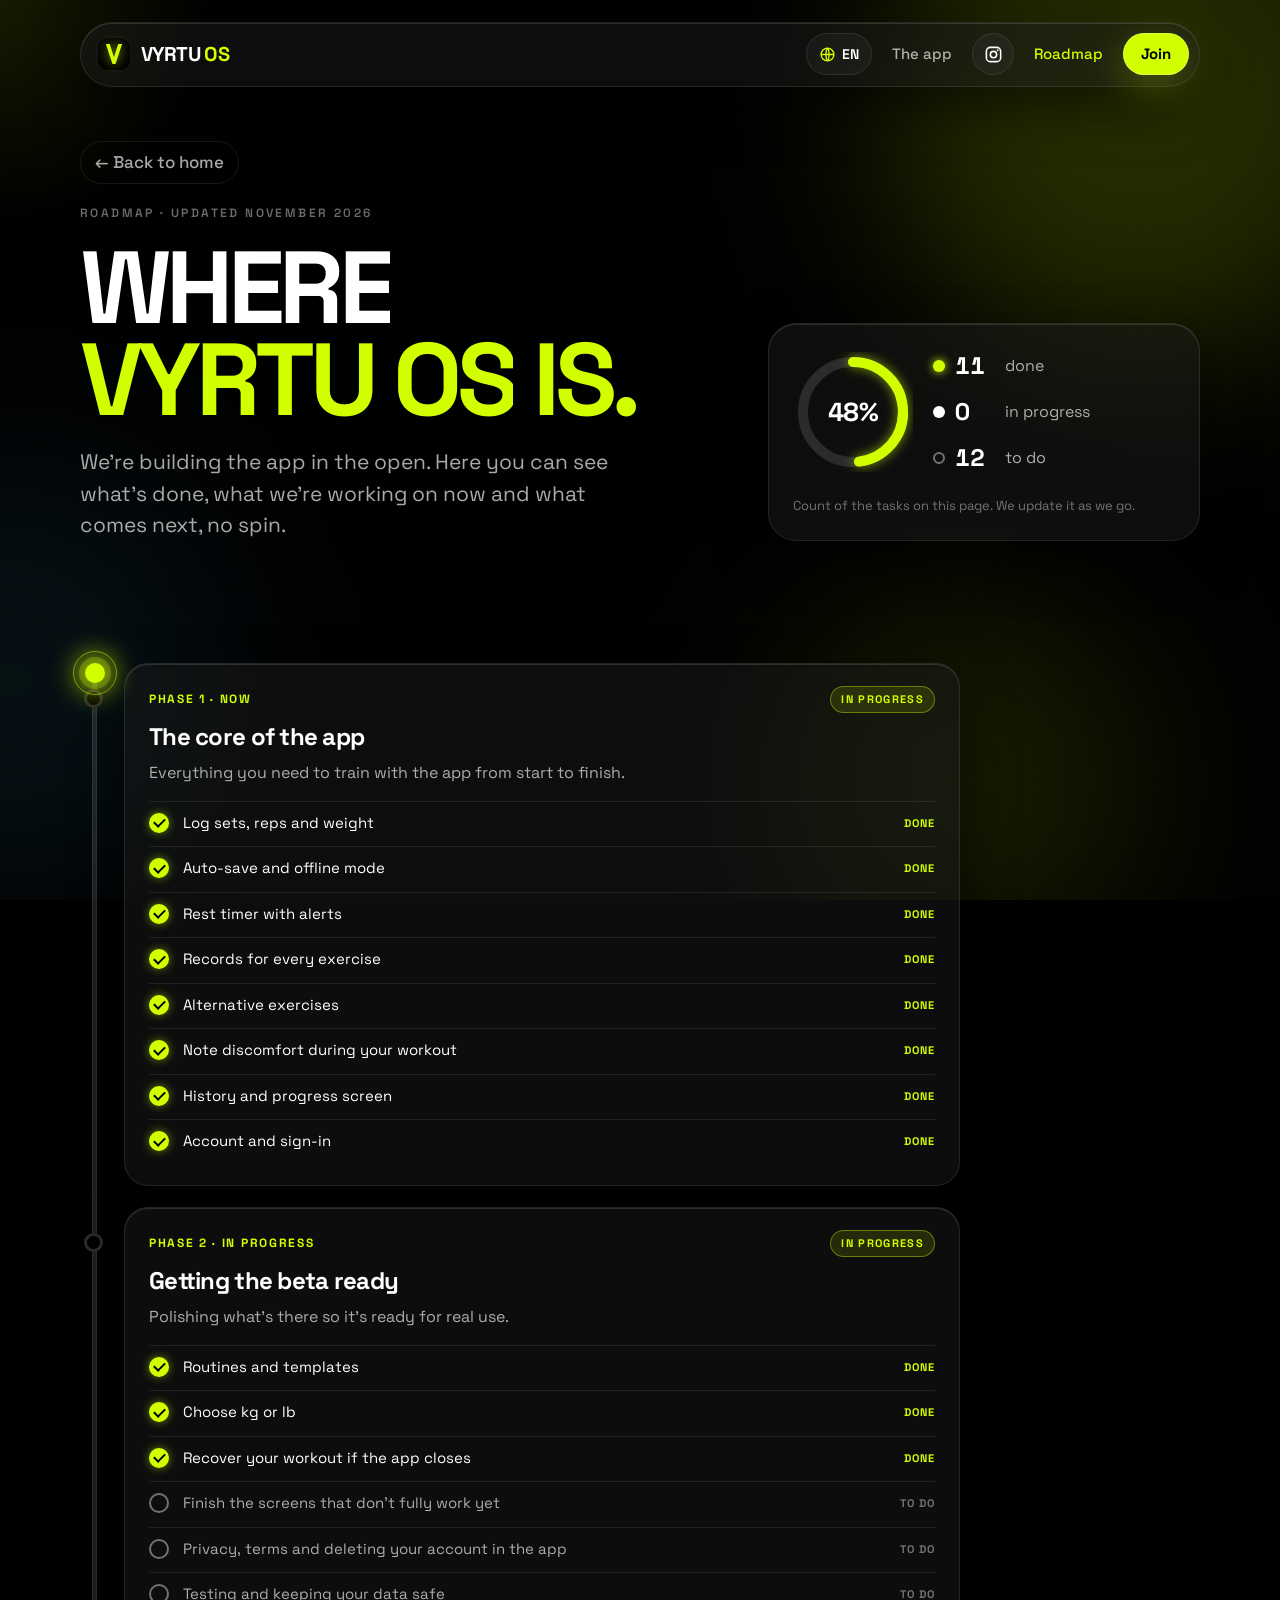
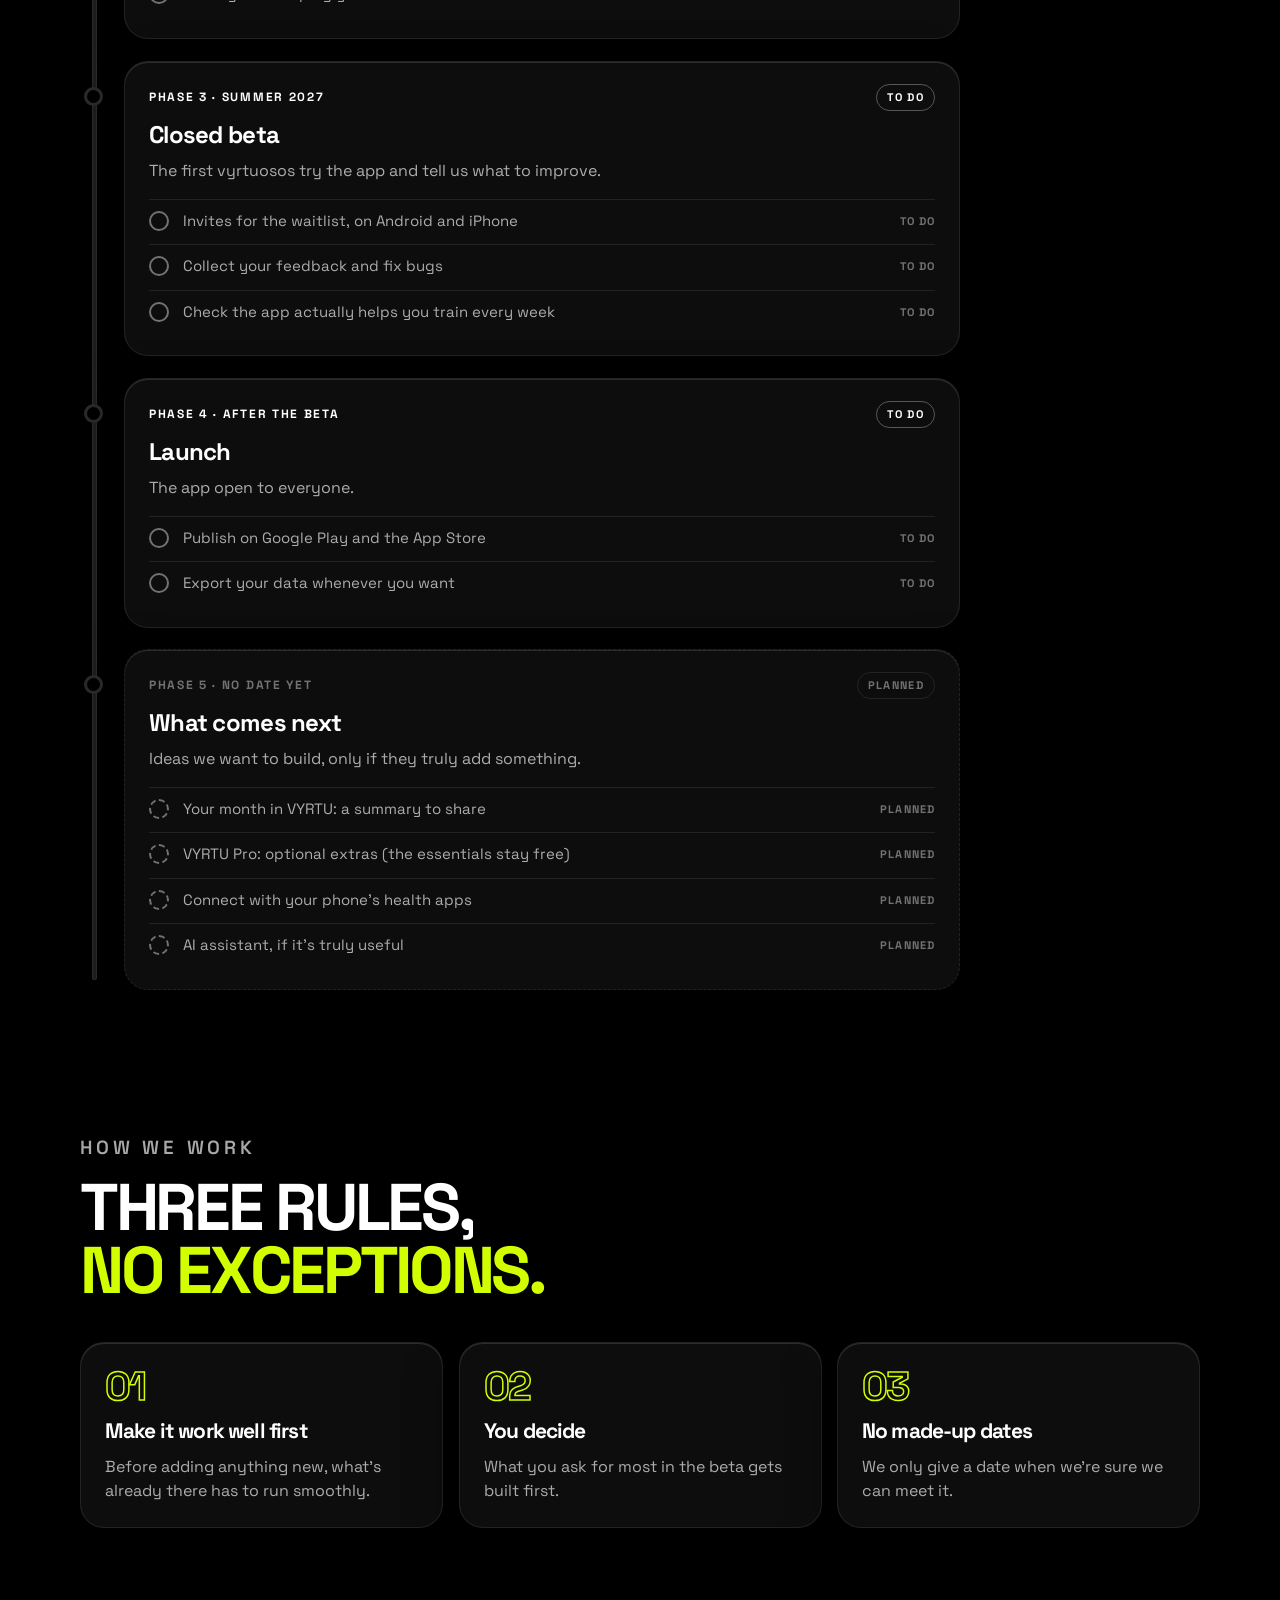
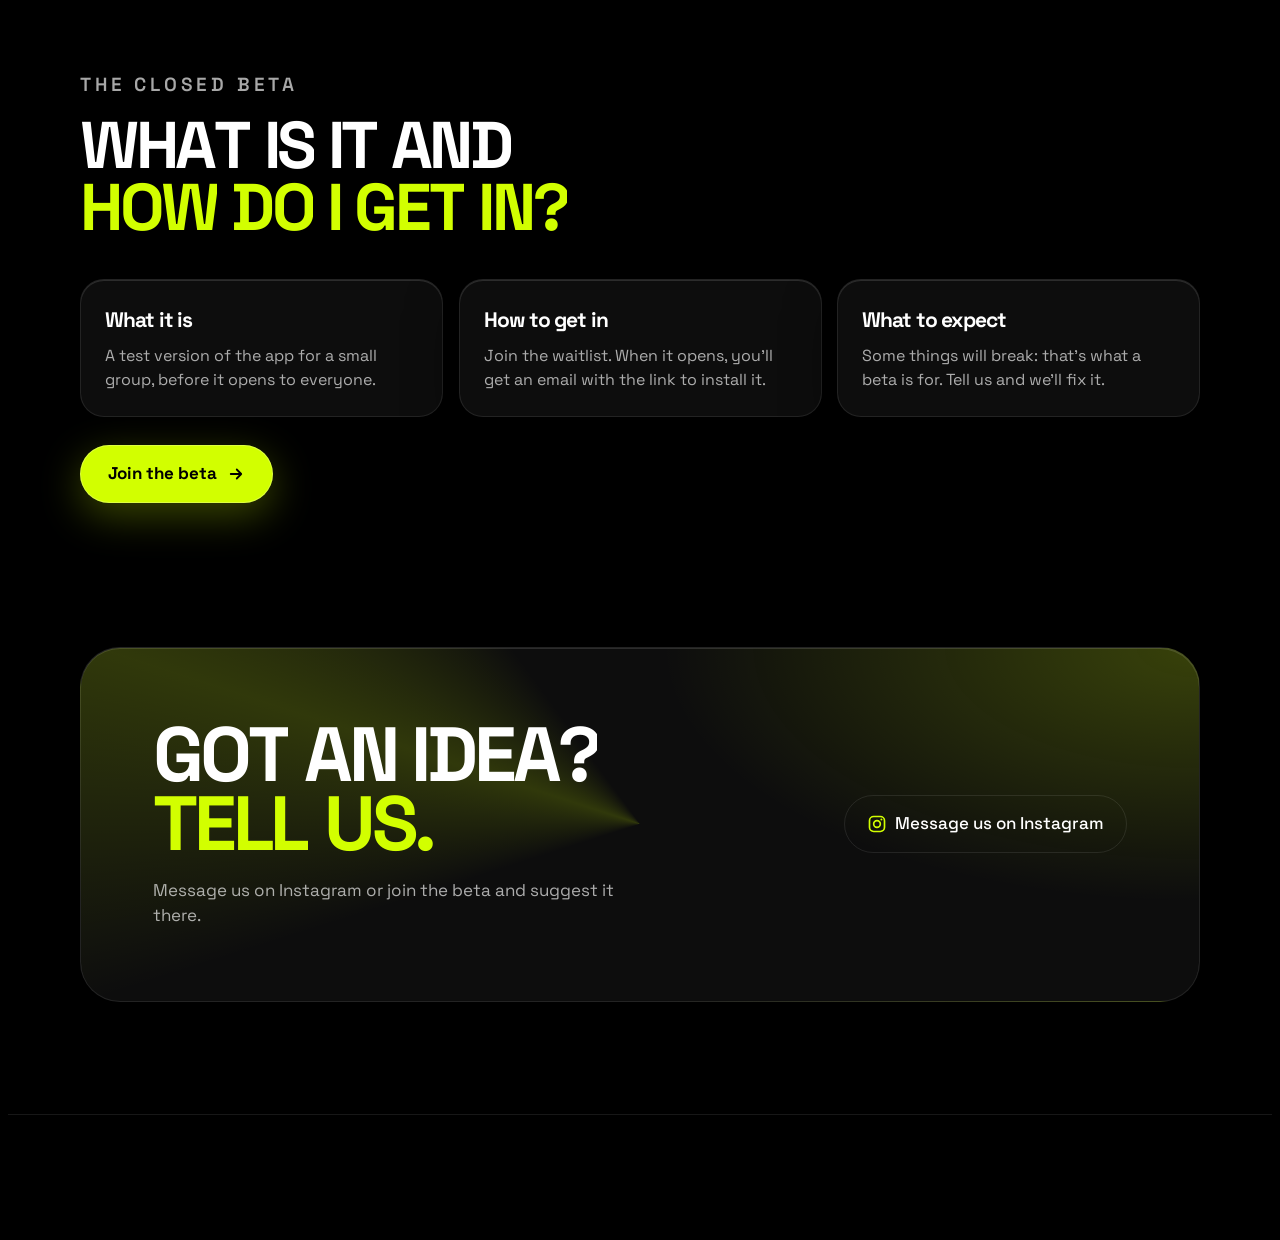
==== commit 15058142: "Add files via upload" ====
--- a/progreso.html
+++ b/progreso.html
@@ -116,9 +116,9 @@
           <h3 data-i18n="ph2.h">Preparar la beta</h3>
           <p data-i18n="ph2.p">Pulir lo que hay y dejarlo listo para que lo uséis de verdad.</p>
           <ul class="checks">
-            <li class="it doing"><i aria-hidden="true"></i><span data-i18n="i9">Rutinas y plantillas</span><em data-i18n="st.doing">En marcha</em></li>
-            <li class="it doing"><i aria-hidden="true"></i><span data-i18n="i10">Elegir entre kg y lb</span><em data-i18n="st.doing">En marcha</em></li>
-            <li class="it doing"><i aria-hidden="true"></i><span data-i18n="i11">Recuperar el entreno si se cierra la app</span><em data-i18n="st.doing">En marcha</em></li>
+            <li class="it done"><i aria-hidden="true"></i><span data-i18n="i9">Rutinas y plantillas</span><em data-i18n="st.done">Hecho</em></li>
+            <li class="it done"><i aria-hidden="true"></i><span data-i18n="i10">Elegir entre kg y lb</span><em data-i18n="st.done">Hecho</em></li>
+            <li class="it done"><i aria-hidden="true"></i><span data-i18n="i11">Recuperar el entreno si se cierra la app</span><em data-i18n="st.done">Hecho</em></li>
             <li class="it todo"><i aria-hidden="true"></i><span data-i18n="i12">Terminar las pantallas que aún no funcionan del todo</span><em data-i18n="st.todo">Pendiente</em></li>
             <li class="it todo"><i aria-hidden="true"></i><span data-i18n="i13">Privacidad, términos y borrar tu cuenta desde la app</span><em data-i18n="st.todo">Pendiente</em></li>
             <li class="it todo"><i aria-hidden="true"></i><span data-i18n="i14">Pruebas y seguridad de tus datos</span><em data-i18n="st.todo">Pendiente</em></li>
